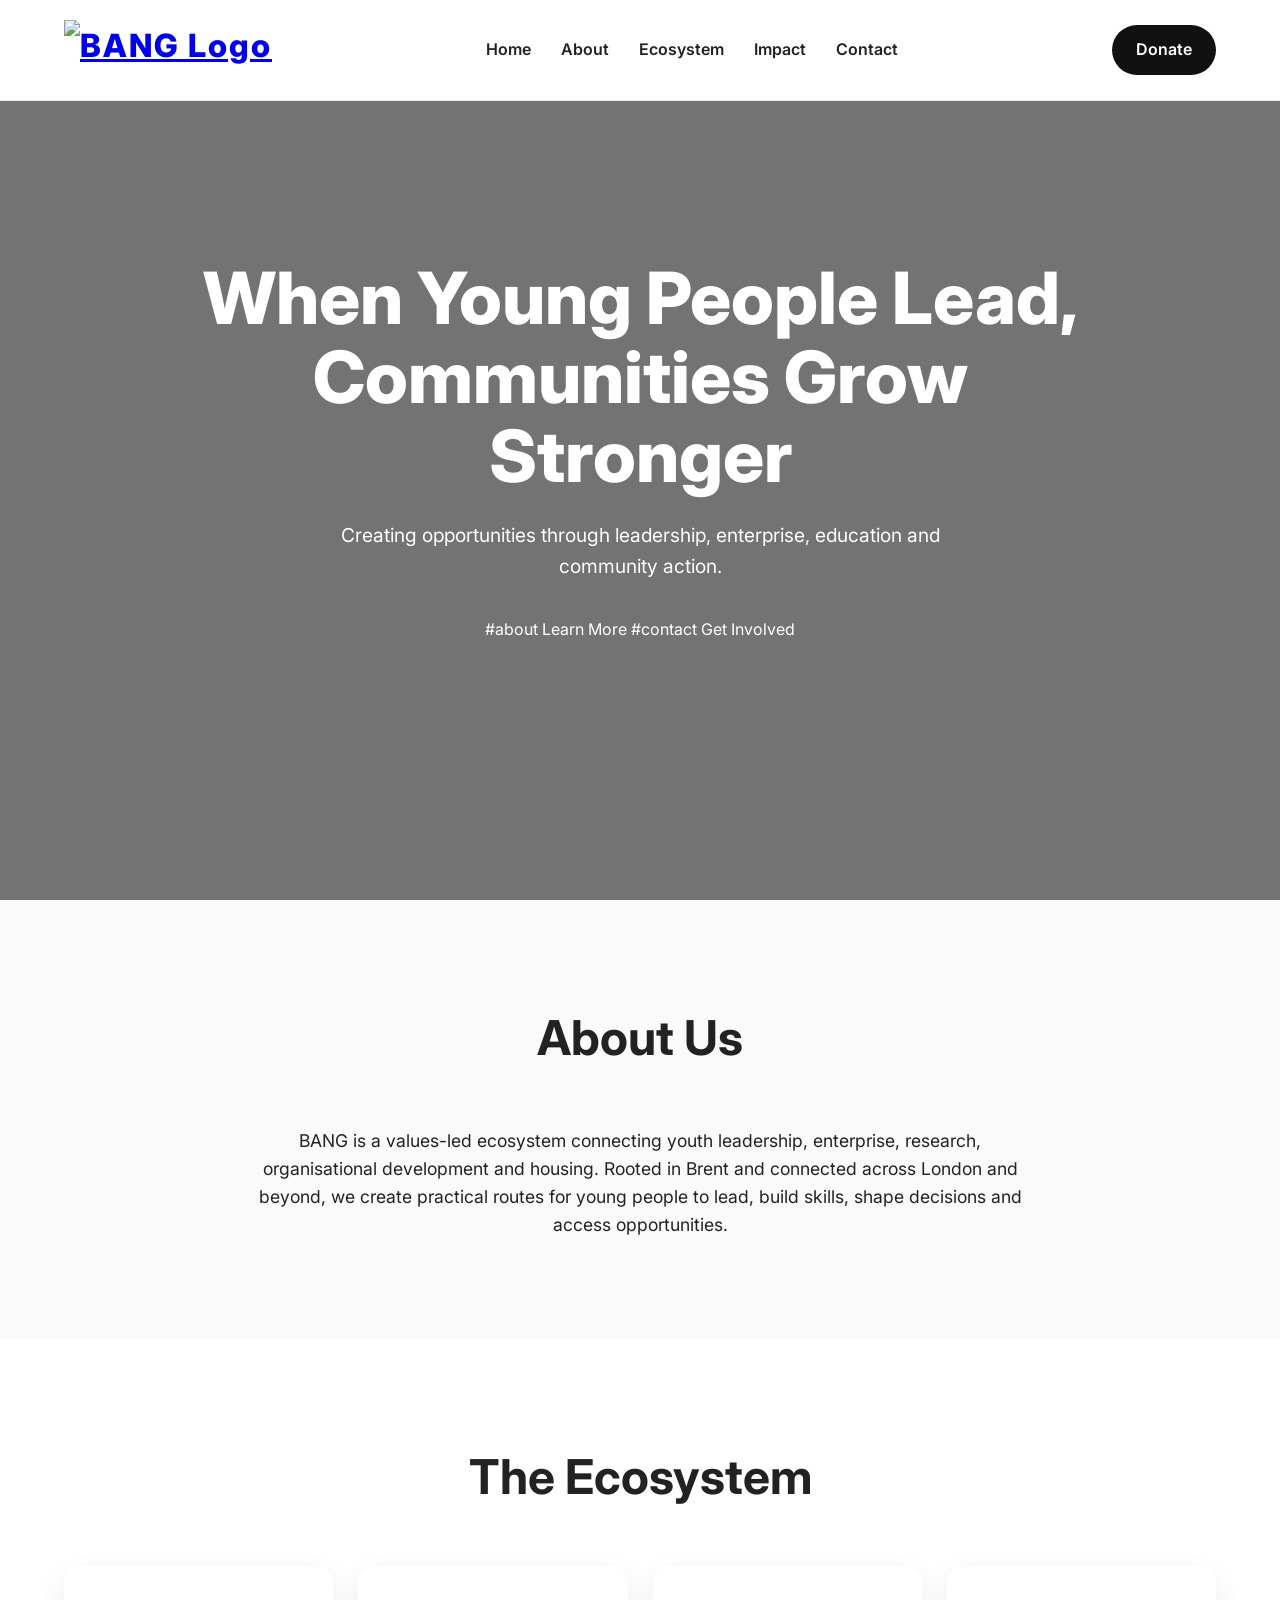
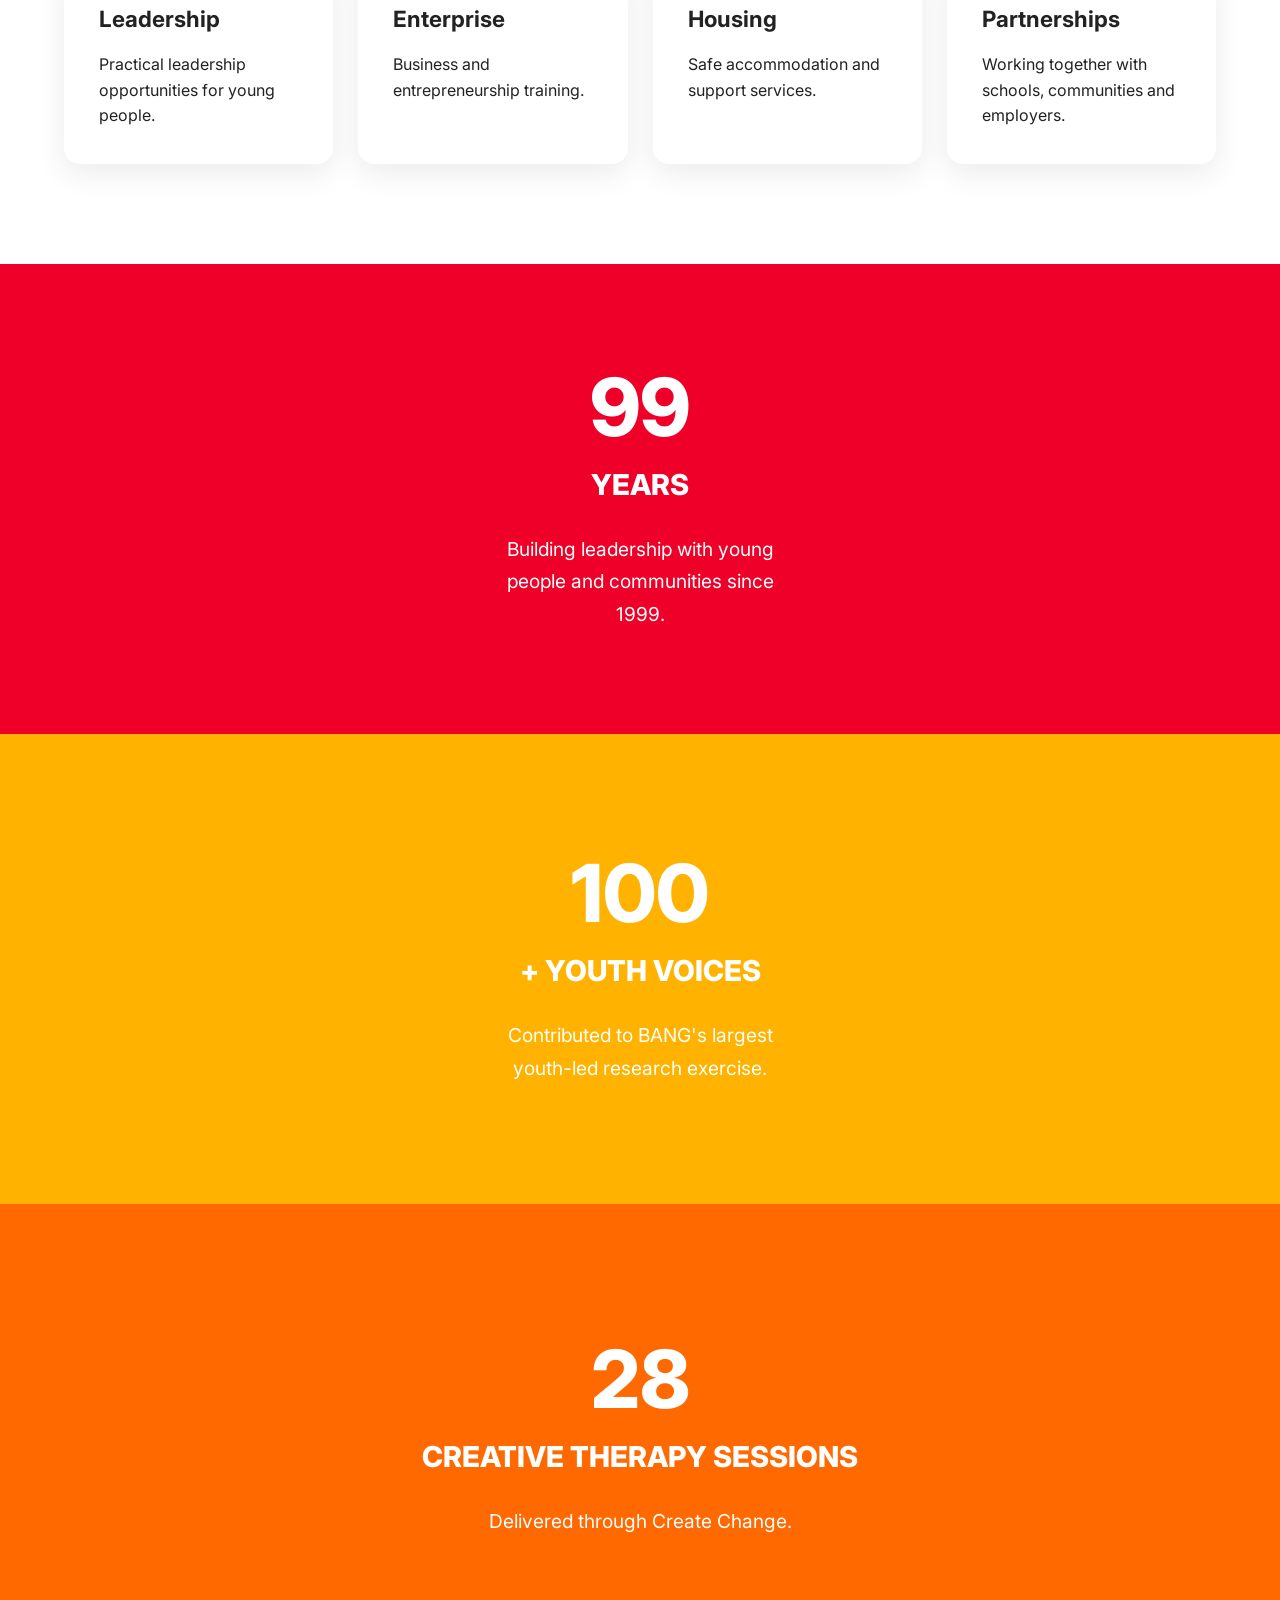
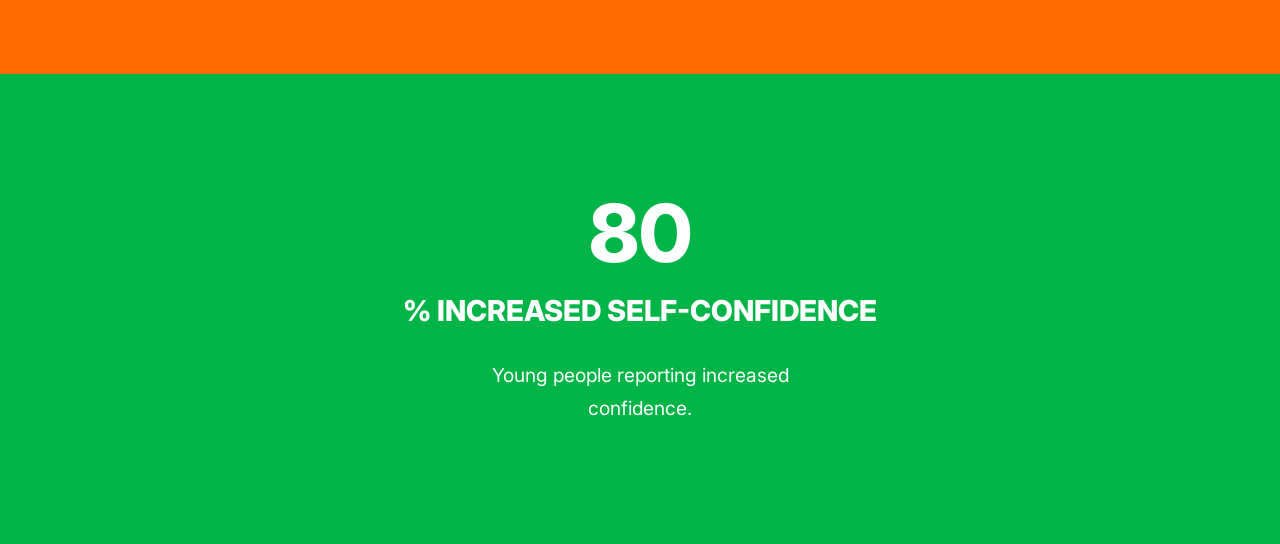
==== index.html @ 6d460fa4 "Add files via upload" ====
<!DOCTYPE html>
<html lang="en">
<head>
    <meta charset="UTF-8">
    <meta name="viewport" content="width=device-width, initial-scale=1.0">
    <title>BANG Youth Leadership</title>
    <link rel="stylesheet" href="styles.css">
<link href="https://fonts.googleapis.com/css2?family=Inter:wght@300;400;800&display=swap" rel="stylesheet"> 
<style>
    html {
        scroll-behavior: smooth;
    }
    section {
        scroll-margin-top: 80px;
    }
</style>
</head>

<body>

    <!-- HEADER -->
    <header class="header">
        <div class="container">

            <div class="logo">
                <a href="#home">
                    <img src="bang logo.png" alt="BANG Logo">
                </a>
            </div>

            <nav class="nav">
                <a href="#home">Home</a>
                <a href="#about">About</a>
                <a href="#ecosystem">Ecosystem</a>
                <a href="#impact">Impact</a>
                <a href="#contact">Contact</a>
            </nav>

            <a href="#" class="donate-btn">
                Donate
            </a>

        </div>
    </header>

    <!-- HERO -->
    <section class="hero" id="home">

        <div class="hero-overlay"></div>

        <div class="hero-content">

            <h1>
                When Young People Lead,
                Communities Grow Stronger
            </h1>

            <p>
                Creating opportunities through leadership,
                enterprise, education and community action.
            </p>

            <div class="hero-buttons">
                #about
                    Learn More
                </a>

                #contact
                    Get Involved
                </a>
            </div>

        </div>

    </section>

    <!-- ABOUT -->
    <section class="about" id="about">

        <div class="container">

            <h2>About Us</h2>

            <p>
               BANG is a values-led ecosystem connecting youth leadership, enterprise, research, organisational development and housing. Rooted in Brent and connected across London and beyond, we create practical routes for young people to lead, build skills, shape decisions and access opportunities.
            </p>

        </div>

    </section>

    <!-- ECOSYSTEM -->
    <section class="ecosystem" id="ecosystem">

        <div class="container">

            <h2>The Ecosystem</h2>

            <div class="cards">

                <div class="card">
                    <h3>Leadership</h3>
                    <p>
                        Practical leadership opportunities for
                        young people.
                    </p>
                </div>

                <div class="card">
                    <h3>Enterprise</h3>
                    <p>
                        Business and entrepreneurship training.
                    </p>
                </div>

                <div class="card">
                    <h3>Housing</h3>
                    <p>
                        Safe accommodation and support services.
                    </p>
                </div>

                <div class="card">
                    <h3>Partnerships</h3>
                    <p>
                        Working together with schools,
                        communities and employers.
                    </p>
                </div>

            </div>

        </div>

    </section>

    <!-- IMPACT -->
   <div class="stat-card red">
    <h2 class="counter" data-target="27">99</h2>
    <h3>YEARS</h3>
    <p>Building leadership with young people and communities since 1999.</p>
</div>

<div class="stat-card yellow">
    <h2 class="counter" data-target="1000">100</h2>
    <h3>+ YOUTH VOICES</h3>
    <p>Contributed to BANG's largest youth-led research exercise.</p>
</div>

<div class="stat-card orange">
    <h2 class="counter" data-target="855">28</h2>
    <h3>CREATIVE THERAPY SESSIONS</h3>
    <p>Delivered through Create Change.</p>
</div>

<div class="stat-card green">
    <h2 class="counter" data-target="97">80</h2>
    <h3>% INCREASED SELF-CONFIDENCE</h3>
    <p>Young people reporting increased confidence.</p>
</div>
---- styles.css ----
/* RESET */

*{
    margin:0;
    padding:0;
    box-sizing:border-box;
}

html{
    scroll-behavior:smooth;
}

body{
    font-family:'Inter',sans-serif;
    color:#222;
    line-height:1.6;
    background:#fff;
}

/* CONTAINER */

.container{
    width:90%;
    max-width:1200px;
    margin:auto;
}

/* HEADER */

.header{
    position:fixed;
    top:0;
    left:0;
    width:100%;
    background:#ffffff;
    z-index:1000;
    border-bottom:1px solid #eee;
}

.header .container{
    display:flex;
    justify-content:space-between;
    align-items:center;
    padding:20px 0;
}

.logo{
    font-size:2rem;
    font-weight:800;
    letter-spacing:2px;
}

.nav{
    display:flex;
    gap:30px;
}

.nav a{
    text-decoration:none;
    color:#222;
    font-weight:600;
    transition:0.3s;
}

.nav a:hover{
    color:#009688;
}

.donate-btn{
    text-decoration:none;
    background:#111;
    color:white;
    padding:12px 24px;
    border-radius:30px;
    font-weight:600;
}

/* LOGO */
.logo img{
    height:60px;
    width:auto;
    display:block;
}

.logo{
    display:flex;
    align-items:center;
    text-decoration:none;
}

/* HERO */

.hero{
    min-height:100vh;
    background:linear-gradient(
        rgba(0,0,0,0.55),
        rgba(0,0,0,0.55)
    ),
    url('hero.jpg');

    background-size:cover;
    background-position:center;

    display:flex;
    justify-content:center;
    align-items:center;
    text-align:center;

    color:white;
}

.hero-content{
    width:90%;
    max-width:900px;
}

.hero-content h1{
    font-size:4.5rem;
    font-weight:800;
    line-height:1.1;
    margin-bottom:25px;
}

.hero-content p{
    font-size:1.2rem;
    max-width:700px;
    margin:auto;
    margin-bottom:35px;
}

.hero-buttons{
    display:flex;
    justify-content:center;
    gap:20px;
    flex-wrap:wrap;
}

.hero-buttons a{
    padding:15px 30px;
    text-decoration:none;
    border-radius:40px;
    font-weight:600;
}

.hero-buttons a:first-child{
    background:white;
    color:black;
}

.hero-buttons a:last-child{
    border:2px solid white;
    color:white;
}

/* SECTIONS */

section{
    padding:100px 0;
}

section h2{
    text-align:center;
    font-size:3rem;
    margin-bottom:50px;
}

/* ABOUT */

.about{
    background:#fafafa;
    text-align:center;
}

.about p{
    max-width:800px;
    margin:auto;
    font-size:1.1rem;
}

/* ECOSYSTEM */

.cards{
    display:grid;
    grid-template-columns:repeat(auto-fit,minmax(250px,1fr));
    gap:25px;
}

.card{
    background:white;
    padding:35px;
    border-radius:16px;
    box-shadow:0 10px 30px rgba(0,0,0,0.08);
    transition:.3s;
}

.card:hover{
    transform:translateY(-8px);
}

.card h3{
    margin-bottom:15px;
    font-size:1.4rem;
}

/* IMPACT */

.impact{
    background:#111;
    color:white;
}

.impact h2{
    color:white;
}

/*GRID LAYOUT FOR IMPACT CARDS*/
.stats-grid{
    display:grid;
    grid-template-columns:repeat(4,1fr);
}

.stat-card{
    min-height:470px;
    padding:60px 35px;
    text-align:center;
    color:white;

    display:flex;
    flex-direction:column;
    justify-content:center;
    align-items:center;
}

.stat-card h2{
    font-size:5rem;
    font-weight:800;
    line-height:1;
    margin-bottom:15px;
}

.stat-card h3{
    font-size:1.8rem;
    font-weight:800;
    margin-bottom:25px;
}

.stat-card p{
    font-size:1.2rem;
    line-height:1.7;
    max-width:320px;
}

.red{
    background:#ee0028;
}

.yellow{
    background:#ffb300;
}

.orange{
    background:#ff6900;
}

.green{
    background:#00b548;
}

.blue{
    background:#04548a;
}

.grey{
    background:#8e8e8e;
}

@media(max-width:1000px){
    .stats-grid{
        grid-template-columns:repeat(2,1fr);
    }
}

@media(max-width:700px){
    .stats-grid{
        grid-template-columns:1fr;
    }

    .stat-card h2{
        font-size:4rem;
    }
}
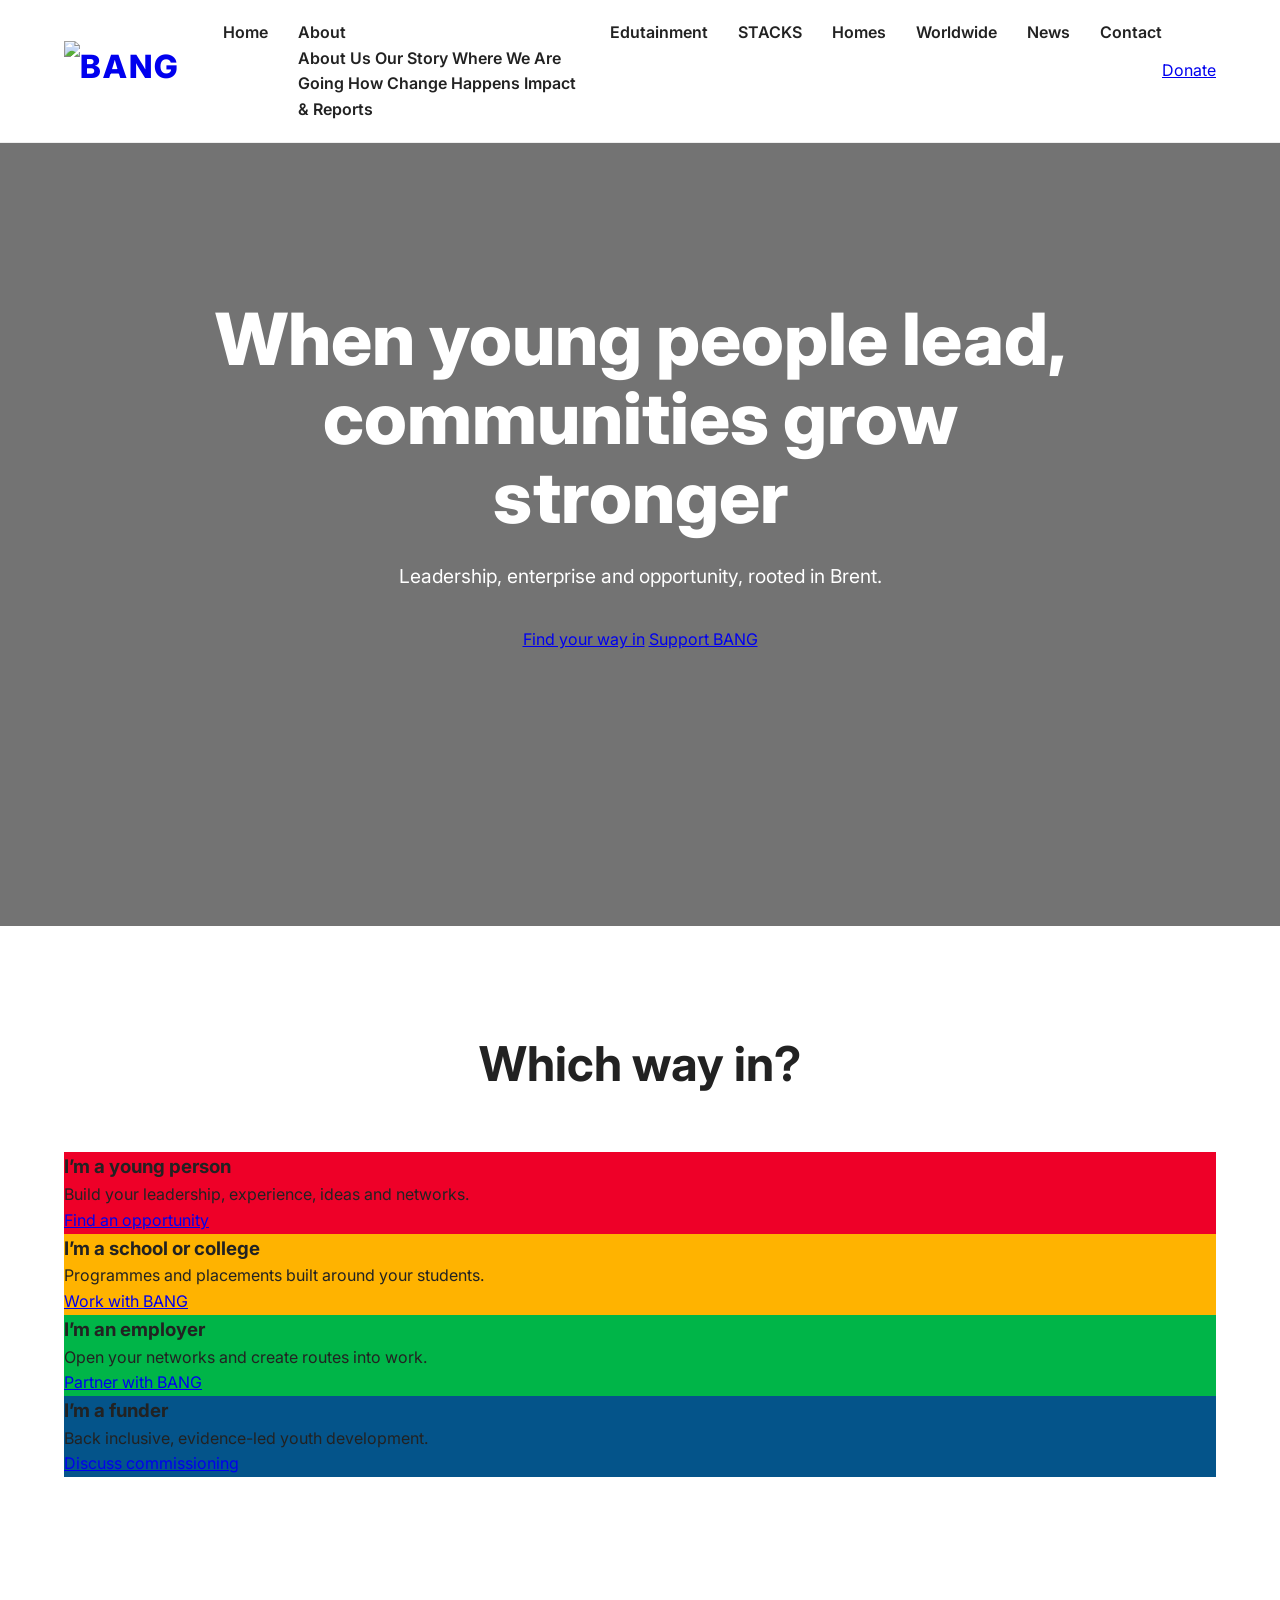
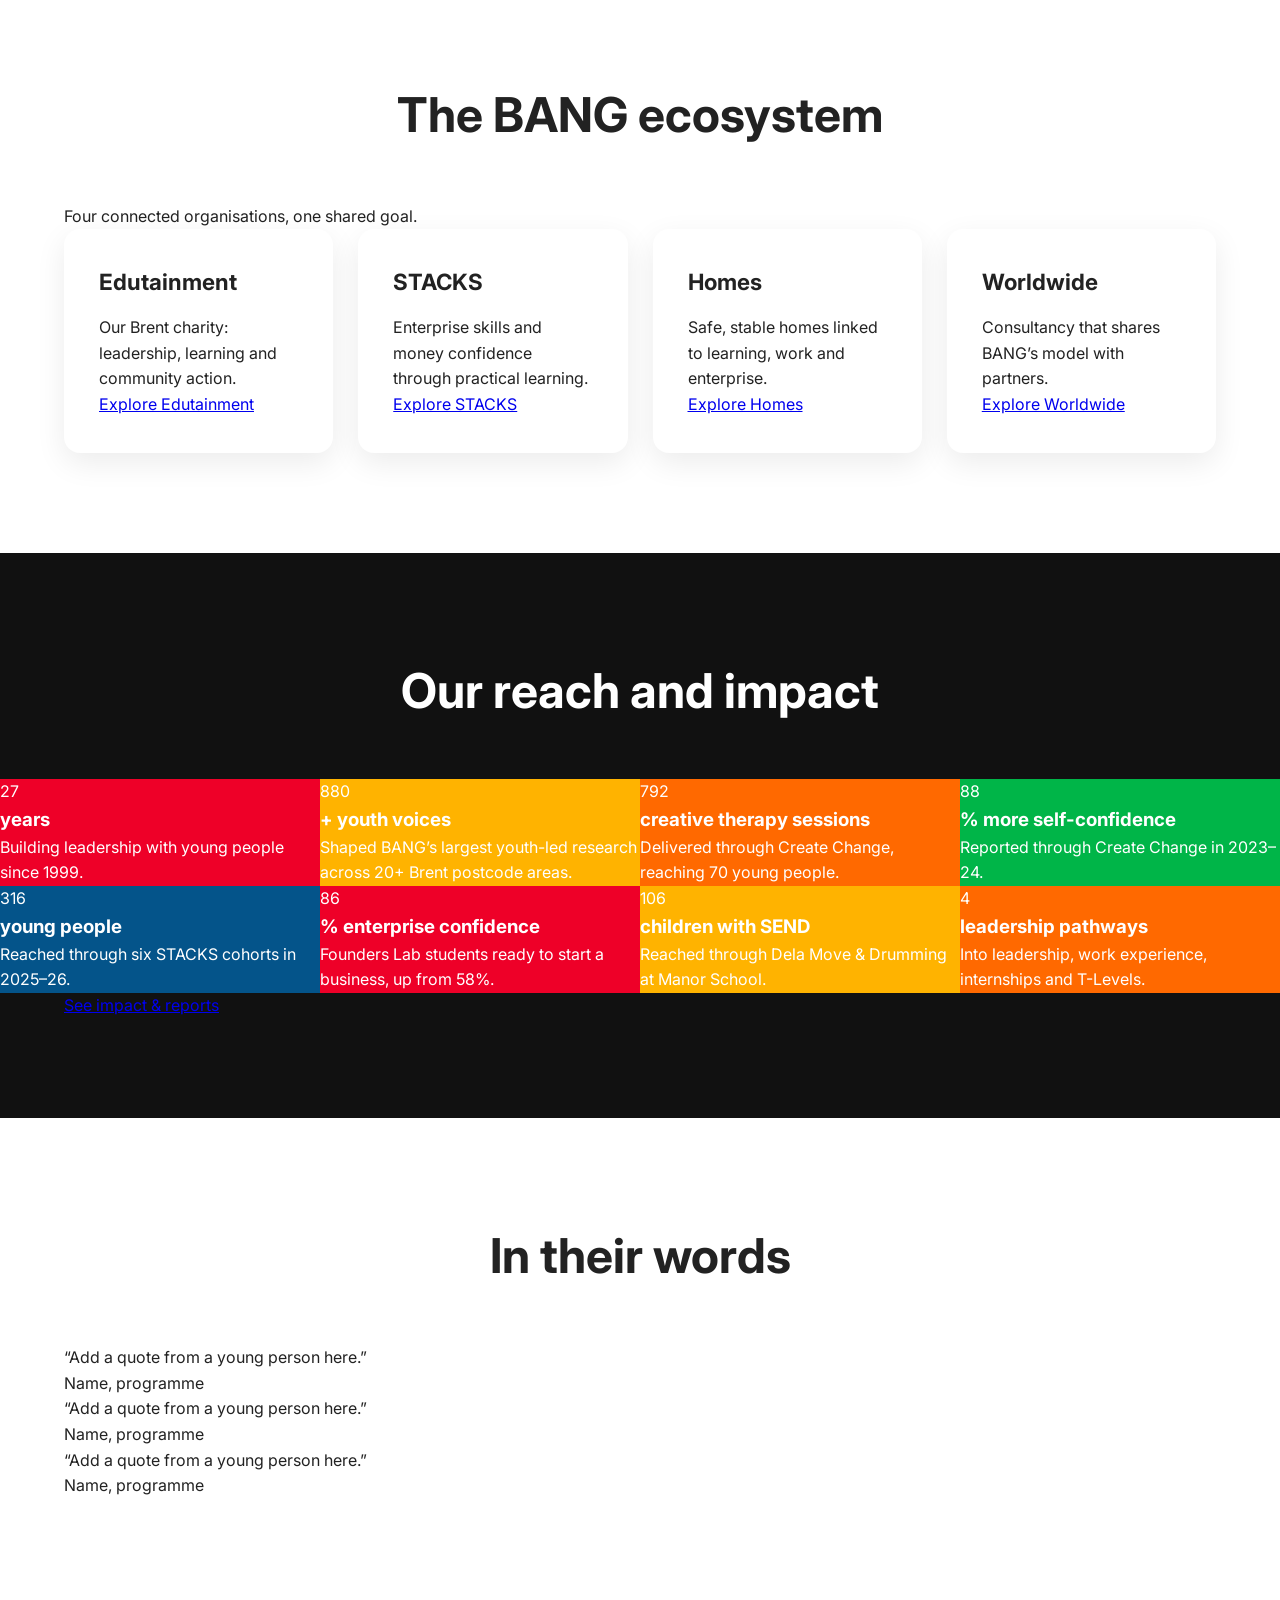
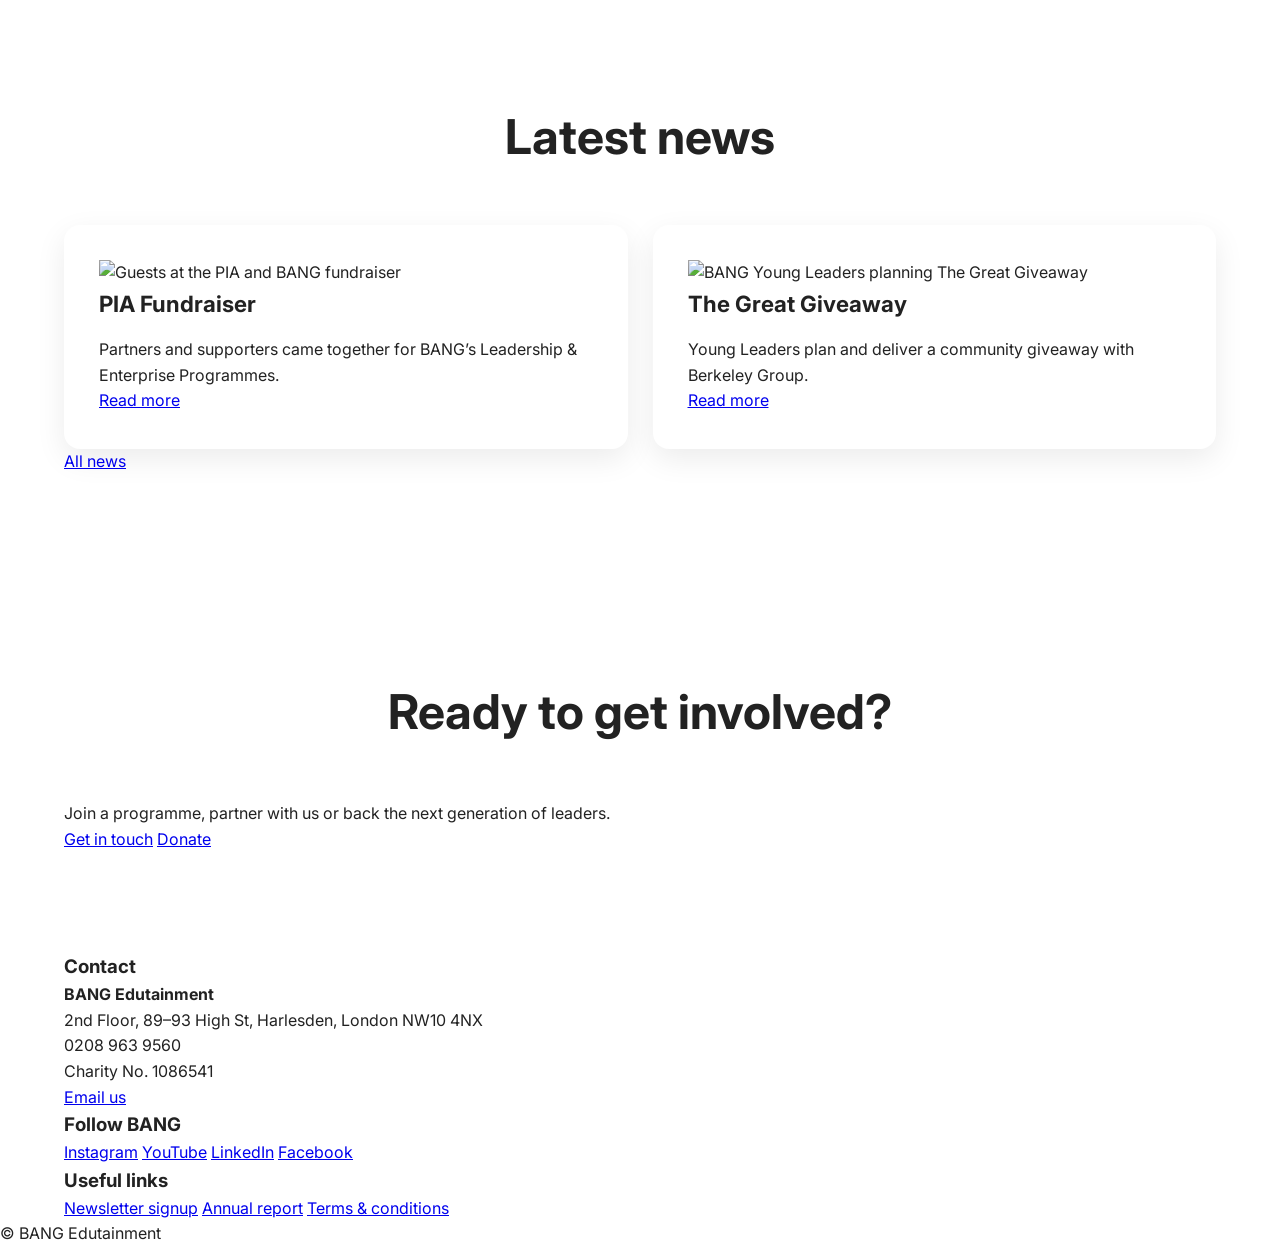
==== commit 91d63b87: "Update index.html" ====
--- a/index.html
+++ b/index.html
@@ -5,156 +5,167 @@
     <meta name="viewport" content="width=device-width, initial-scale=1.0">
     <title>BANG Youth Leadership</title>
     <link rel="stylesheet" href="styles.css">
-<link href="https://fonts.googleapis.com/css2?family=Inter:wght@300;400;800&display=swap" rel="stylesheet"> 
-<style>
-    html {
-        scroll-behavior: smooth;
-    }
-    section {
-        scroll-margin-top: 80px;
-    }
-</style>
+    <link href="https://fonts.googleapis.com/css2?family=Inter:wght@400;600;800&display=swap" rel="stylesheet">
 </head>
-
 <body>
-
-    <!-- HEADER -->
+    <a class="skip" href="#main">Skip to content</a>
     <header class="header">
         <div class="container">
-
-            <div class="logo">
-                <a href="#home">
-                    <img src="bang logo.png" alt="BANG Logo">
-                </a>
-            </div>
-
-            <nav class="nav">
-                <a href="#home">Home</a>
-                <a href="#about">About</a>
-                <a href="#ecosystem">Ecosystem</a>
-                <a href="#impact">Impact</a>
-                <a href="#contact">Contact</a>
+            <a class="logo" href="index.html"><img src="bang-logo.png" alt="BANG home"></a>
+            <nav class="nav" aria-label="Main">
+                <a href="index.html">Home</a>
+                <div class="dropdown">
+                    <a href="about.html" class="dropdown-toggle">About</a>
+                    <div class="dropdown-menu">
+                        <a href="about.html#about-us">About Us</a>
+                        <a href="about.html#our-story">Our Story</a>
+                        <a href="about.html#where-we-are-going">Where We Are Going</a>
+                        <a href="about.html#how-change-happens">How Change Happens</a>
+                        <a href="about.html#impact-reports">Impact &amp; Reports</a>
+                    </div>
+                </div>
+                <a href="edutainment.html">Edutainment</a>
+                <a href="stacks.html">STACKS</a>
+                <a href="homes.html">Homes</a>
+                <a href="worldwide.html">Worldwide</a>
+                <a href="news.html">News</a>
+                <a href="contact.html">Contact</a>
             </nav>
-
-            <a href="#" class="donate-btn">
-                Donate
-            </a>
-
+            <a href="donate.html" class="btn btn-dark">Donate</a>
         </div>
     </header>
 
-    <!-- HERO -->
+    <main id="main">
+
     <section class="hero" id="home">
-
-        <div class="hero-overlay"></div>
-
         <div class="hero-content">
-
-            <h1>
-                When Young People Lead,
-                Communities Grow Stronger
-            </h1>
-
-            <p>
-                Creating opportunities through leadership,
-                enterprise, education and community action.
-            </p>
-
-            <div class="hero-buttons">
-                #about
-                    Learn More
-                </a>
-
-                #contact
-                    Get Involved
-                </a>
+            <h1>When young people lead, communities grow stronger</h1>
+            <p>Leadership, enterprise and opportunity, rooted in Brent.</p>
+            <div class="btn-row">
+                <a href="#pathways" class="btn btn-yellow">Find your way in</a>
+                <a href="donate.html" class="btn btn-outline">Support BANG</a>
             </div>
-
         </div>
-
     </section>
 
-    <!-- ABOUT -->
-    <section class="about" id="about">
-
+    <section class="pathways" id="pathways">
         <div class="container">
-
-            <h2>About Us</h2>
-
-            <p>
-               BANG is a values-led ecosystem connecting youth leadership, enterprise, research, organisational development and housing. Rooted in Brent and connected across London and beyond, we create practical routes for young people to lead, build skills, shape decisions and access opportunities.
-            </p>
-
+            <h2>Which way in?</h2>
+            <div class="path-grid">
+            <article class="path red"><h3>I’m a young person</h3><p>Build your leadership, experience, ideas and networks.</p><a href="contact.html#young-people" class="btn btn-dark">Find an opportunity</a></article>
+            <article class="path yellow"><h3>I’m a school or college</h3><p>Programmes and placements built around your students.</p><a href="contact.html#schools" class="btn btn-dark">Work with BANG</a></article>
+            <article class="path green"><h3>I’m an employer</h3><p>Open your networks and create routes into work.</p><a href="contact.html#employers" class="btn btn-dark">Partner with BANG</a></article>
+            <article class="path blue"><h3>I’m a funder</h3><p>Back inclusive, evidence-led youth development.</p><a href="contact.html#funders" class="btn btn-dark">Discuss commissioning</a></article>
+            </div>
         </div>
-
     </section>
 
-    <!-- ECOSYSTEM -->
     <section class="ecosystem" id="ecosystem">
-
         <div class="container">
-
-            <h2>The Ecosystem</h2>
-
+            <h2>The BANG ecosystem</h2>
+            <p class="lead">Four connected organisations, one shared goal.</p>
             <div class="cards">
-
-                <div class="card">
-                    <h3>Leadership</h3>
-                    <p>
-                        Practical leadership opportunities for
-                        young people.
-                    </p>
-                </div>
-
-                <div class="card">
-                    <h3>Enterprise</h3>
-                    <p>
-                        Business and entrepreneurship training.
-                    </p>
-                </div>
-
-                <div class="card">
-                    <h3>Housing</h3>
-                    <p>
-                        Safe accommodation and support services.
-                    </p>
-                </div>
-
-                <div class="card">
-                    <h3>Partnerships</h3>
-                    <p>
-                        Working together with schools,
-                        communities and employers.
-                    </p>
-                </div>
-
+            <article class="card"><h3>Edutainment</h3><p>Our Brent charity: leadership, learning and community action.</p><a href="edutainment.html" class="btn btn-outline-dark">Explore Edutainment</a></article>
+            <article class="card"><h3>STACKS</h3><p>Enterprise skills and money confidence through practical learning.</p><a href="stacks.html" class="btn btn-outline-dark">Explore STACKS</a></article>
+            <article class="card"><h3>Homes</h3><p>Safe, stable homes linked to learning, work and enterprise.</p><a href="homes.html" class="btn btn-outline-dark">Explore Homes</a></article>
+            <article class="card"><h3>Worldwide</h3><p>Consultancy that shares BANG’s model with partners.</p><a href="worldwide.html" class="btn btn-outline-dark">Explore Worldwide</a></article>
             </div>
-
         </div>
-
     </section>
 
-    <!-- IMPACT -->
-   <div class="stat-card red">
-    <h2 class="counter" data-target="27">99</h2>
-    <h3>YEARS</h3>
-    <p>Building leadership with young people and communities since 1999.</p>
-</div>
+    <section class="impact" id="impact">
+        <div class="container">
+            <h2>Our reach and impact</h2>
+        </div>
+        <div class="stats-grid">
+            <div class="stat red"><div class="num counter" data-target="27">0</div><h3>years</h3><p>Building leadership with young people since 1999.</p></div>
+            <div class="stat yellow"><div class="num counter" data-target="1000">0</div><h3>+ youth voices</h3><p>Shaped BANG’s largest youth-led research across 20+ Brent postcode areas.</p></div>
+            <div class="stat orange"><div class="num counter" data-target="855">0</div><h3>creative therapy sessions</h3><p>Delivered through Create Change, reaching 70 young people.</p></div>
+            <div class="stat green"><div class="num counter" data-target="97">0</div><h3>% more self-confidence</h3><p>Reported through Create Change in 2023–24.</p></div>
+            <div class="stat blue"><div class="num counter" data-target="316">0</div><h3>young people</h3><p>Reached through six STACKS cohorts in 2025–26.</p></div>
+            <div class="stat red"><div class="num counter" data-target="86">0</div><h3>% enterprise confidence</h3><p>Founders Lab students ready to start a business, up from 58%.</p></div>
+            <div class="stat yellow"><div class="num counter" data-target="106">0</div><h3>children with SEND</h3><p>Reached through Dela Move &amp; Drumming at Manor School.</p></div>
+            <div class="stat orange"><div class="num counter" data-target="4">0</div><h3>leadership pathways</h3><p>Into leadership, work experience, internships and T-Levels.</p></div>
+        </div>
+        <div class="container center">
+            <a href="about.html#impact-reports" class="btn btn-yellow">See impact &amp; reports</a>
+        </div>
+    </section>
 
-<div class="stat-card yellow">
-    <h2 class="counter" data-target="1000">100</h2>
-    <h3>+ YOUTH VOICES</h3>
-    <p>Contributed to BANG's largest youth-led research exercise.</p>
-</div>
+    <section class="voices" id="voices">
+        <div class="container">
+            <h2>In their words</h2>
+            <!-- Replace each quote with a real young person's words (and their photo if they agree) -->
+            <div class="quote-grid">
+            <figure class="quote"><blockquote>“Add a quote from a young person here.”</blockquote><figcaption>Name, programme</figcaption></figure>
+            <figure class="quote"><blockquote>“Add a quote from a young person here.”</blockquote><figcaption>Name, programme</figcaption></figure>
+            <figure class="quote"><blockquote>“Add a quote from a young person here.”</blockquote><figcaption>Name, programme</figcaption></figure>
+            </div>
+        </div>
+    </section>
 
-<div class="stat-card orange">
-    <h2 class="counter" data-target="855">28</h2>
-    <h3>CREATIVE THERAPY SESSIONS</h3>
-    <p>Delivered through Create Change.</p>
-</div>
+    <section class="news" id="news">
+        <div class="container">
+            <h2>Latest news</h2>
+            <div class="cards">
+                <article class="card news-card">
+                    <img src="https://wearebang.com/wp-content/uploads/2026/09/pia-539x303.jpg" alt="Guests at the PIA and BANG fundraiser" loading="lazy">
+                    <h3>PIA Fundraiser</h3>
+                    <p>Partners and supporters came together for BANG’s Leadership &amp; Enterprise Programmes.</p>
+                    <a href="https://wearebang.com/pia-fundraiser/" class="btn btn-outline-dark">Read more</a>
+                </article>
+                <article class="card news-card">
+                    <img src="https://wearebang.com/wp-content/uploads/2026/09/fundraiser2-539x303.jpg" alt="BANG Young Leaders planning The Great Giveaway" loading="lazy">
+                    <h3>The Great Giveaway</h3>
+                    <p>Young Leaders plan and deliver a community giveaway with Berkeley Group.</p>
+                    <a href="https://wearebang.com/the-great-giveaway/" class="btn btn-outline-dark">Read more</a>
+                </article>
+            </div>
+            <div class="center"><a href="news.html" class="btn btn-dark">All news</a></div>
+        </div>
+    </section>
 
-<div class="stat-card green">
-    <h2 class="counter" data-target="97">80</h2>
-    <h3>% INCREASED SELF-CONFIDENCE</h3>
-    <p>Young people reporting increased confidence.</p>
-</div>+    <section class="cta-band">
+        <div class="container">
+            <h2>Ready to get involved?</h2>
+            <p>Join a programme, partner with us or back the next generation of leaders.</p>
+            <div class="btn-row">
+                <a href="contact.html" class="btn btn-light">Get in touch</a>
+                <a href="donate.html" class="btn btn-outline">Donate</a>
+            </div>
+        </div>
+    </section>
+
+    </main>
+
+    <footer class="footer" id="contact">
+        <div class="container footer-grid">
+            <div>
+                <h3>Contact</h3>
+                <p><strong>BANG Edutainment</strong><br>2nd Floor, 89–93 High St, Harlesden, London NW10 4NX<br>0208 963 9560<br>Charity No. 1086541</p>
+                <a href="contact.html" class="btn btn-yellow">Email us</a>
+            </div>
+            <div>
+                <h3>Follow BANG</h3>
+                <p class="social">
+                    <a href="https://www.instagram.com/bangcharity">Instagram</a>
+                    <a href="https://www.youtube.com/@bangcharity">YouTube</a>
+                    <a href="https://www.linkedin.com/company/wearebang/">LinkedIn</a>
+                    <a href="https://www.facebook.com/BANGCharity">Facebook</a>
+                </p>
+            </div>
+            <div>
+                <h3>Useful links</h3>
+                <p class="social">
+                    <a href="http://eepurl.com/hIY-mD">Newsletter signup</a>
+                    <a href="https://wearebang.com/impactreports/">Annual report</a>
+                    <a href="https://wearebang.com/terms-and-conditions/">Terms &amp; conditions</a>
+                </p>
+            </div>
+        </div>
+        <p class="copy">© BANG Edutainment</p>
+    </footer>
+
+    <script src="script.js"></script>
+</body>
+</html>
